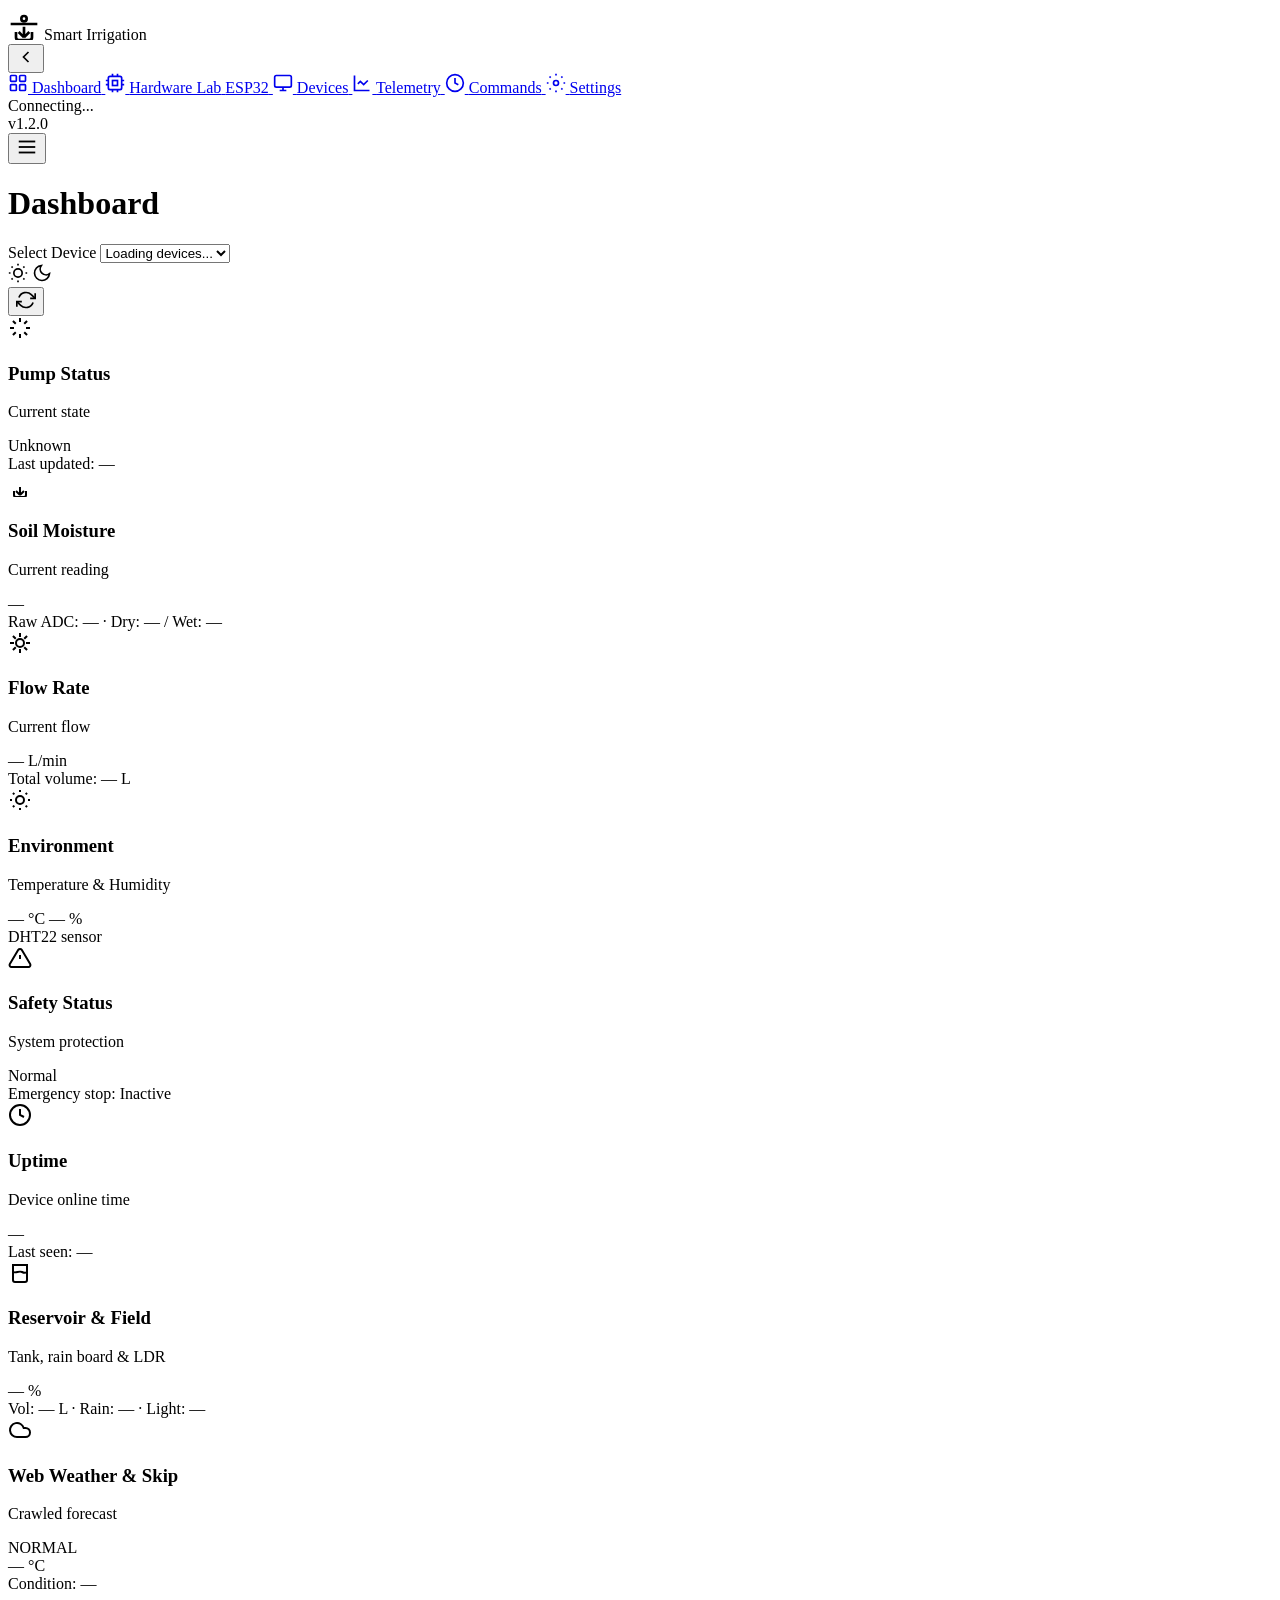
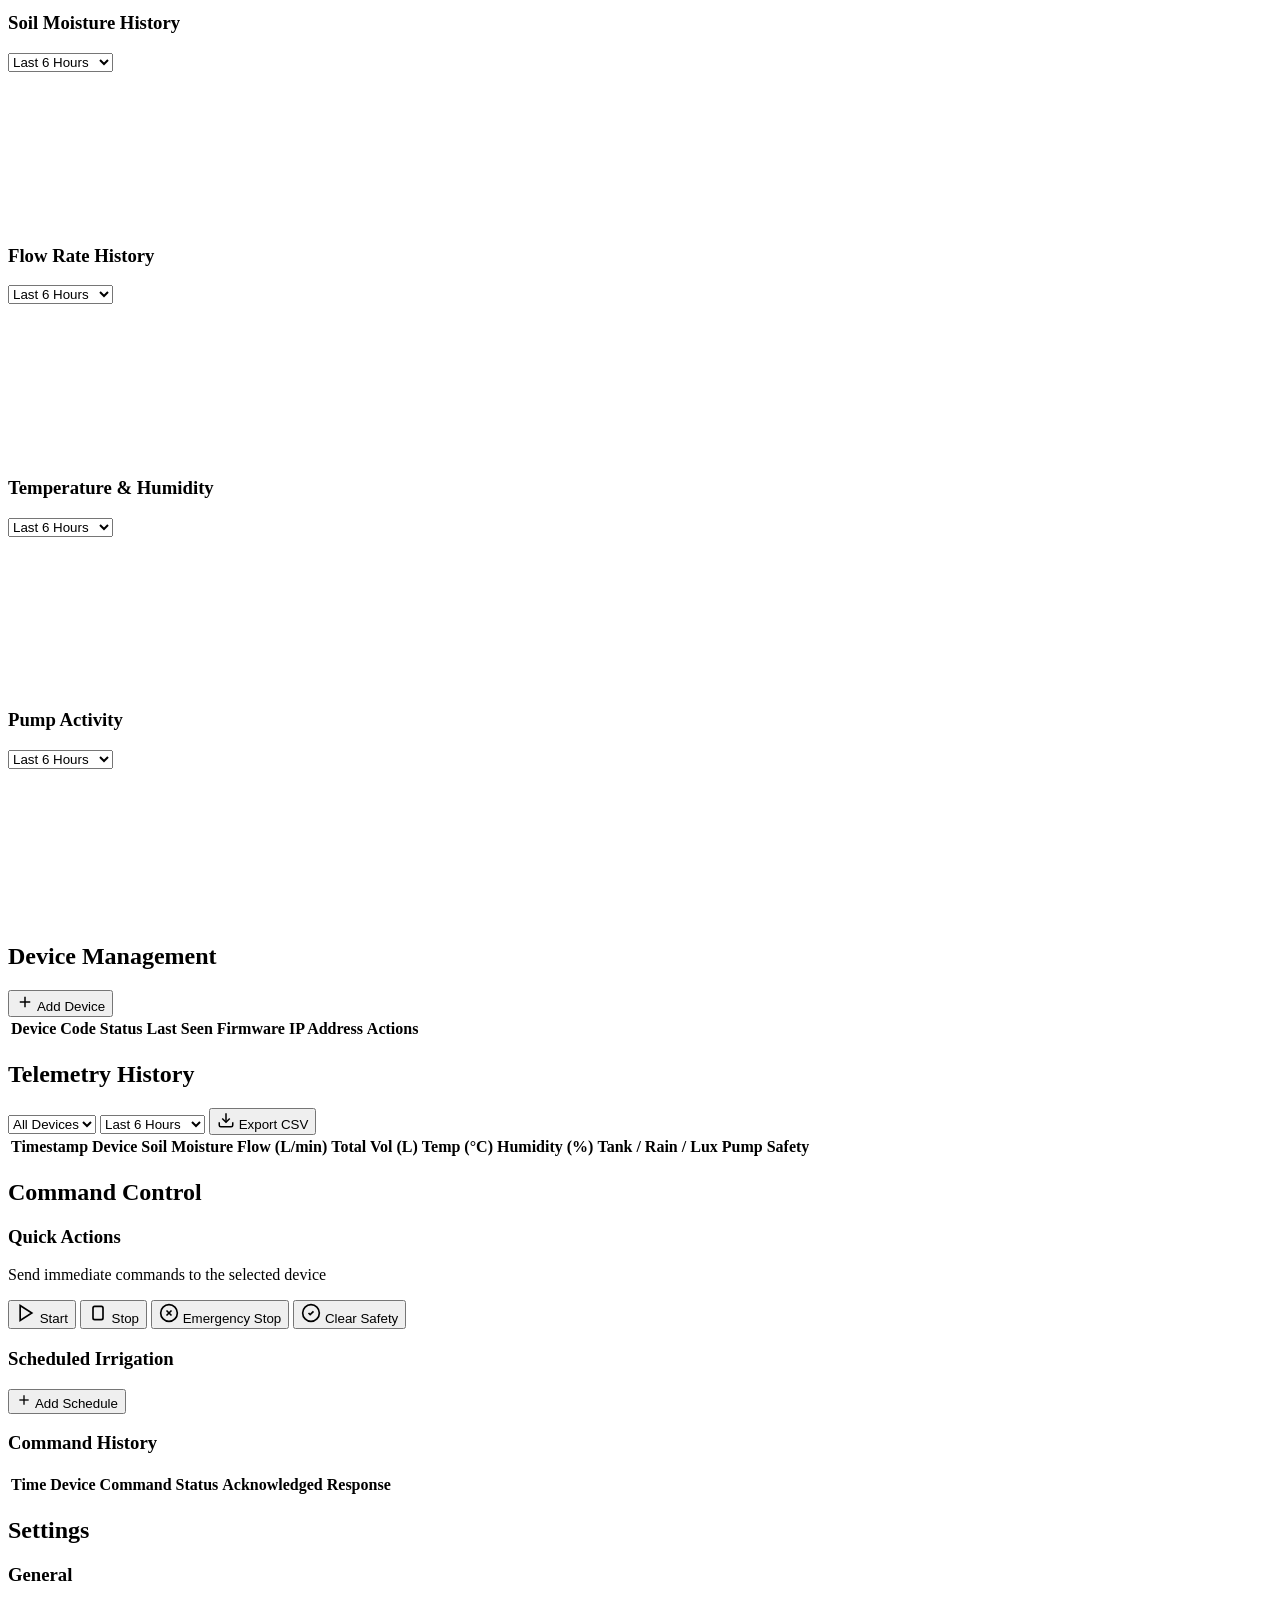
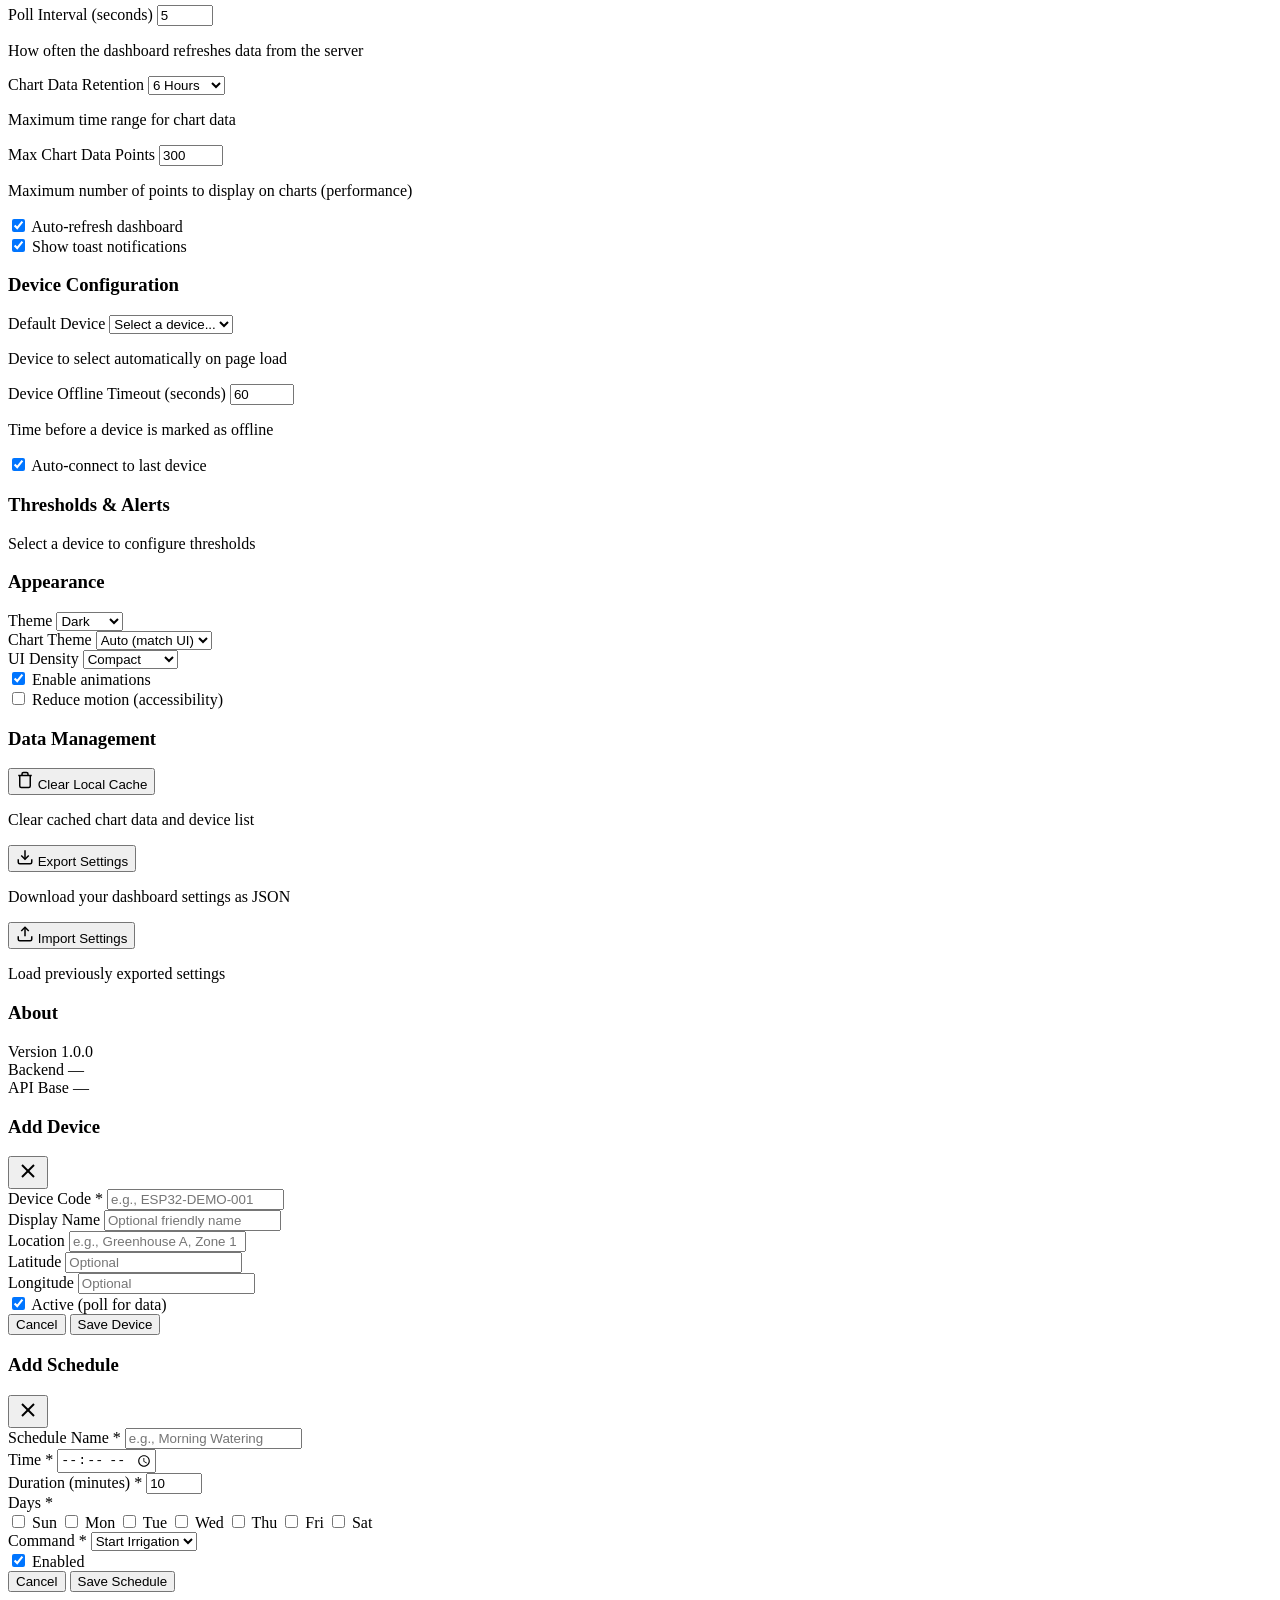
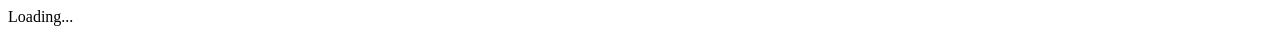
==== frontend/templates/index.html @ 9d810230 "new file:   .playwright-mcp/dashboard-overview.png 	new file:   .playwright-mcp/simulator-workbench." ====
<!DOCTYPE html>
<html lang="en" data-theme="dark">
<head>
    <meta charset="UTF-8">
    <meta name="viewport" content="width=device-width, initial-scale=1.0">
    <meta name="description" content="Smart Irrigation Control Dashboard &amp; ESP32 Hardware Lab">
    <title>Smart Irrigation Dashboard</title>
    <link rel="icon" type="image/svg+xml" href="data:image/svg+xml,%3Csvg xmlns='http://www.w3.org/2000/svg' viewBox='0 0 32 32'%3E%3Crect width='32' height='32' rx='8' fill='%230b131e'/%3E%3Cpath d='M16 5C16 5 8 14.2 8 19.5a8 8 0 0 0 16 0C24 14.2 16 5 16 5z' fill='%2300d4aa'/%3E%3C/svg%3E">
    <link rel="preconnect" href="https://fonts.googleapis.com">
    <link rel="preconnect" href="https://fonts.gstatic.com" crossorigin>
    <link href="https://fonts.googleapis.com/css2?family=JetBrains+Mono:wght@400;500;600&family=Inter:wght@400;500;600;700&display=swap" rel="stylesheet">
    <link rel="stylesheet" href="/static/css/dashboard.css">
    <link rel="stylesheet" href="/static/css/simulator.css">
    <script src="/static/js/vendor/chart.umd.min.js"></script>
    <script src="/static/js/vendor/chartjs-adapter-date-fns.bundle.min.js"></script>
</head>
<body>
    <div class="app-shell">
        <!-- Sidebar Navigation -->
        <aside class="sidebar" id="sidebar" role="navigation" aria-label="Main navigation">
            <div class="sidebar-header">
                <div class="logo">
                    <svg width="32" height="32" viewBox="0 0 24 24" fill="none" stroke="currentColor" stroke-width="2" aria-hidden="true">
                        <path d="M12 22v-8M12 22l-4-4M12 22l4-4M6 18v4a2 2 0 0 0 2 2h8a2 2 0 0 0 2-2v-4M2 12h20"/>
                        <circle cx="12" cy="8" r="2"/>
                    </svg>
                    <span class="logo-text">Smart Irrigation</span>
                </div>
                <button class="sidebar-toggle" id="sidebarToggle" aria-label="Toggle sidebar" aria-expanded="true">
                    <svg width="20" height="20" viewBox="0 0 24 24" fill="none" stroke="currentColor" stroke-width="2">
                        <polyline points="15 18 9 12 15 6"/>
                    </svg>
                </button>
            </div>
            
            <nav class="sidebar-nav">
                <a href="#dashboard" class="nav-item active" data-view="dashboard" aria-current="page">
                    <svg width="20" height="20" viewBox="0 0 24 24" fill="none" stroke="currentColor" stroke-width="2" aria-hidden="true">
                        <rect x="3" y="3" width="7" height="7" rx="1"/>
                        <rect x="14" y="3" width="7" height="7" rx="1"/>
                        <rect x="3" y="14" width="7" height="7" rx="1"/>
                        <rect x="14" y="14" width="7" height="7" rx="1"/>
                    </svg>
                    <span>Dashboard</span>
                </a>
                <a href="#simulator" class="nav-item" data-view="simulator">
                    <svg width="20" height="20" viewBox="0 0 24 24" fill="none" stroke="currentColor" stroke-width="2" aria-hidden="true">
                        <rect x="4" y="4" width="16" height="16" rx="2"/>
                        <rect x="9" y="9" width="6" height="6"/>
                        <path d="M9 1v3M15 1v3M9 20v3M15 20v3M20 9h3M20 14h3M1 9h3M1 14h3"/>
                    </svg>
                    <span>Hardware Lab</span>
                    <span class="nav-pill">ESP32</span>
                </a>
                <a href="#devices" class="nav-item" data-view="devices">
                    <svg width="20" height="20" viewBox="0 0 24 24" fill="none" stroke="currentColor" stroke-width="2" aria-hidden="true">
                        <rect x="2" y="3" width="20" height="14" rx="2"/>
                        <path d="M8 21h8M12 17v4"/>
                    </svg>
                    <span>Devices</span>
                </a>
                <a href="#telemetry" class="nav-item" data-view="telemetry">
                    <svg width="20" height="20" viewBox="0 0 24 24" fill="none" stroke="currentColor" stroke-width="2" aria-hidden="true">
                        <path d="M3 3v18h18"/>
                        <path d="m19 9-5 5-4-4-3 3"/>
                    </svg>
                    <span>Telemetry</span>
                </a>
                <a href="#commands" class="nav-item" data-view="commands">
                    <svg width="20" height="20" viewBox="0 0 24 24" fill="none" stroke="currentColor" stroke-width="2" aria-hidden="true">
                        <circle cx="12" cy="12" r="10"/>
                        <path d="M12 6v6l4 2"/>
                    </svg>
                    <span>Commands</span>
                </a>
                <a href="#settings" class="nav-item" data-view="settings">
                    <svg width="20" height="20" viewBox="0 0 24 24" fill="none" stroke="currentColor" stroke-width="2" aria-hidden="true">
                        <circle cx="12" cy="12" r="3"/>
                        <path d="M12 1v2M12 21v2M4.22 4.22l1.42 1.42M18.36 18.36l1.42 1.42M1 12h2M21 12h2M4.22 19.78l1.42-1.42M18.36 5.64l1.42-1.42"/>
                    </svg>
                    <span>Settings</span>
                </a>
            </nav>
            
            <div class="sidebar-footer">
                <div class="connection-status" id="connectionStatus">
                    <span class="status-indicator" id="statusIndicator"></span>
                    <span class="status-text" id="statusText">Connecting...</span>
                </div>
                <div class="version-info">v1.2.0</div>
            </div>
        </aside>
        <div class="sidebar-overlay" id="sidebarOverlay" aria-hidden="true"></div>

        <!-- Main Content -->
        <main class="main-content" id="mainContent" role="main">
            <!-- Top Bar -->
            <header class="top-bar">
                <div class="top-bar-left">
                    <button class="mobile-menu-btn" id="mobileMenuBtn" aria-label="Open navigation" aria-expanded="false" aria-controls="sidebar">
                        <svg width="22" height="22" viewBox="0 0 24 24" fill="none" stroke="currentColor" stroke-width="2" aria-hidden="true">
                            <line x1="3" y1="6" x2="21" y2="6"/>
                            <line x1="3" y1="12" x2="21" y2="12"/>
                            <line x1="3" y1="18" x2="21" y2="18"/>
                        </svg>
                    </button>
                    <h1 class="page-title" id="pageTitle">Dashboard</h1>
                    <nav class="breadcrumb" id="breadcrumb" aria-label="Breadcrumb"></nav>
                </div>
                <div class="top-bar-right">
                    <div class="device-selector">
                        <label for="deviceSelect" class="visually-hidden">Select Device</label>
                        <select id="deviceSelect" aria-label="Select device">
                            <option value="">Loading devices...</option>
                        </select>
                    </div>
                    <div class="theme-toggle" id="themeToggle" role="button" aria-label="Toggle theme" aria-pressed="false" tabindex="0">
                        <svg class="icon-sun" width="20" height="20" viewBox="0 0 24 24" fill="none" stroke="currentColor" stroke-width="2" aria-hidden="true">
                            <circle cx="12" cy="12" r="5"/>
                            <path d="M12 1v2M12 21v2M4.22 4.22l1.42 1.42M18.36 18.36l1.42 1.42M1 12h2M21 12h2M4.22 19.78l1.42-1.42M18.36 5.64l1.42-1.42"/>
                        </svg>
                        <svg class="icon-moon" width="20" height="20" viewBox="0 0 24 24" fill="none" stroke="currentColor" stroke-width="2" aria-hidden="true">
                            <path d="M21 12.79A9 9 0 1 1 11.21 3 7 7 0 0 0 21 12.79z"/>
                        </svg>
                    </div>
                    <button class="refresh-btn" id="refreshBtn" aria-label="Refresh data">
                        <svg width="20" height="20" viewBox="0 0 24 24" fill="none" stroke="currentColor" stroke-width="2" aria-hidden="true">
                            <path d="M23 4v6h-6"/>
                            <path d="M1 20v-6h6"/>
                            <path d="M3.51 9a9 9 0 0 1 14.85-3.36L23 10M1 14l4.64 4.36A9 9 0 0 0 20.49 15"/>
                        </svg>
                    </button>
                </div>
            </header>

            <!-- View Content -->
            <div class="view-container" id="viewContainer">
                <!-- Dashboard View -->
                <section class="view" id="view-dashboard" role="region" aria-labelledby="dashboard-title">
                    <div class="dashboard-grid">
                        <!-- Status Cards -->
                        <div class="card status-card" id="card-pump">
                            <div class="card-header">
                                <div class="card-icon pump-icon" aria-hidden="true">
                                    <svg width="24" height="24" viewBox="0 0 24 24" fill="none" stroke="currentColor" stroke-width="2">
                                        <path d="M12 2v4M12 18v4M4.93 4.93l2.83 2.83M16.24 16.24l2.83 2.83M2 12h4M18 12h4M4.93 19.07l2.83-2.83M16.24 7.76l2.83-2.83"/>
                                    </svg>
                                </div>
                                <div>
                                    <h3 class="card-title">Pump Status</h3>
                                    <p class="card-subtitle">Current state</p>
                                </div>
                            </div>
                            <div class="card-value" id="pumpStatus">Unknown</div>
                            <div class="card-meta" id="pumpMeta">Last updated: —</div>
                        </div>

                        <div class="card status-card" id="card-soil">
                            <div class="card-header">
                                <div class="card-icon soil-icon" aria-hidden="true">
                                    <svg width="24" height="24" viewBox="0 0 24 24" fill="none" stroke="currentColor" stroke-width="2">
                                        <path d="M12 22v-8M12 22l-4-4M12 22l4-4M6 18v4a2 2 0 0 0 2 2h8a2 2 0 0 0 2-2v-4"/>
                                    </svg>
                                </div>
                                <div>
                                    <h3 class="card-title">Soil Moisture</h3>
                                    <p class="card-subtitle">Current reading</p>
                                </div>
                            </div>
                            <div class="card-value" id="soilValue">—</div>
                            <div class="card-meta">Raw ADC: <span id="rawAdc">—</span><span id="thresholdMeta" class="hidden"> · Dry: <span id="dryThreshold">—</span> / Wet: <span id="wetThreshold">—</span></span></div>
                            <div class="progress-bar" id="soilProgress" role="progressbar" aria-valuenow="0" aria-valuemin="0" aria-valuemax="100" aria-label="Soil moisture percentage">
                                <div class="progress-fill" id="soilProgressFill"></div>
                            </div>
                        </div>

                        <div class="card status-card" id="card-flow">
                            <div class="card-header">
                                <div class="card-icon flow-icon" aria-hidden="true">
                                    <svg width="24" height="24" viewBox="0 0 24 24" fill="none" stroke="currentColor" stroke-width="2">
                                        <path d="M12 2v4M12 18v4M4.93 4.93l2.83 2.83M16.24 16.24l2.83 2.83M2 12h4M18 12h4M4.93 19.07l2.83-2.83M16.24 7.76l2.83-2.83"/>
                                        <circle cx="12" cy="12" r="4"/>
                                    </svg>
                                </div>
                                <div>
                                    <h3 class="card-title">Flow Rate</h3>
                                    <p class="card-subtitle">Current flow</p>
                                </div>
                            </div>
                            <div class="card-value" id="flowValue">— L/min</div>
                            <div class="card-meta" id="flowMeta">Total volume: <span id="totalVolume">—</span> L</div>
                        </div>

                        <div class="card status-card" id="card-env">
                            <div class="card-header">
                                <div class="card-icon env-icon" aria-hidden="true">
                                    <svg width="24" height="24" viewBox="0 0 24 24" fill="none" stroke="currentColor" stroke-width="2">
                                        <path d="M12 2v2M12 20v2M4.93 4.93l1.41 1.41M17.66 17.66l1.41 1.41M2 12h2M20 12h2M6.34 17.66l-1.41 1.41M19.07 4.93l-1.41 1.41"/>
                                        <circle cx="12" cy="12" r="4"/>
                                    </svg>
                                </div>
                                <div>
                                    <h3 class="card-title">Environment</h3>
                                    <p class="card-subtitle">Temperature & Humidity</p>
                                </div>
                            </div>
                            <div class="card-value dual-value">
                                <span id="tempValue">— °C</span>
                                <span id="humidityValue">— %</span>
                            </div>
                            <div class="card-meta" id="envMeta">DHT22 sensor</div>
                        </div>

                        <div class="card status-card" id="card-safety">
                            <div class="card-header">
                                <div class="card-icon safety-icon" aria-hidden="true">
                                    <svg width="24" height="24" viewBox="0 0 24 24" fill="none" stroke="currentColor" stroke-width="2">
                                        <path d="M10.29 3.86L1.82 18a2 2 0 0 0 1.71 3h16.94a2 2 0 0 0 1.71-3L13.71 3.86a2 2 0 0 0-3.42 0z"/>
                                        <line x1="12" y1="9" x2="12" y2="13"/>
                                        <line x1="12" y1="17" x2="12.01" y2="17"/>
                                    </svg>
                                </div>
                                <div>
                                    <h3 class="card-title">Safety Status</h3>
                                    <p class="card-subtitle">System protection</p>
                                </div>
                            </div>
                            <div class="card-value" id="safetyStatus">Normal</div>
                            <div class="card-meta" id="safetyMeta">Emergency stop: <span id="estopState">Inactive</span></div>
                        </div>

                        <div class="card status-card" id="card-uptime">
                            <div class="card-header">
                                <div class="card-icon uptime-icon" aria-hidden="true">
                                    <svg width="24" height="24" viewBox="0 0 24 24" fill="none" stroke="currentColor" stroke-width="2">
                                        <circle cx="12" cy="12" r="10"/>
                                        <polyline points="12 6 12 12 16 14"/>
                                    </svg>
                                </div>
                                <div>
                                    <h3 class="card-title">Uptime</h3>
                                    <p class="card-subtitle">Device online time</p>
                                </div>
                            </div>
                            <div class="card-value" id="uptimeValue">—</div>
                            <div class="card-meta" id="uptimeMeta">Last seen: <span id="lastSeen">—</span></div>
                        </div>

                        <div class="card status-card" id="card-tank">
                            <div class="card-header">
                                <div class="card-icon tank-icon" aria-hidden="true">
                                    <svg width="24" height="24" viewBox="0 0 24 24" fill="none" stroke="currentColor" stroke-width="2">
                                        <path d="M5 4h14v15a2 2 0 0 1-2 2H7a2 2 0 0 1-2-2V4z"/>
                                        <path d="M5 11c3 1.5 6-1.5 9 0s5 0 5 0"/>
                                    </svg>
                                </div>
                                <div>
                                    <h3 class="card-title">Reservoir &amp; Field</h3>
                                    <p class="card-subtitle">Tank, rain board &amp; LDR</p>
                                </div>
                            </div>
                            <div class="card-value" id="tankValue">— %</div>
                            <div class="card-meta" id="tankMeta">
                                Vol: <span id="tankLitresValue">—</span> L · Rain: <span id="rainBoardValue">—</span> · Light: <span id="lightLuxValue">—</span>
                            </div>
                            <div class="progress-bar" id="tankProgress" role="progressbar" aria-valuenow="0" aria-valuemin="0" aria-valuemax="100" aria-label="Water tank level percentage">
                                <div class="progress-fill tank-progress-fill" id="tankProgressFill"></div>
                            </div>
                        </div>

                        <div class="card status-card" id="card-weather">
                            <div class="card-header">
                                <div class="card-icon weather-icon" aria-hidden="true">
                                    <svg width="24" height="24" viewBox="0 0 24 24" fill="none" stroke="currentColor" stroke-width="2">
                                        <path d="M17.5 19H9a7 7 0 1 1 6.71-9h1.79a4.5 4.5 0 1 1 0 9Z"/>
                                    </svg>
                                </div>
                                <div>
                                    <h3 class="card-title">Web Weather &amp; Skip</h3>
                                    <p class="card-subtitle" id="weatherCardLocation">Crawled forecast</p>
                                </div>
                                <span class="weather-pill clear" id="weatherCardPill">NORMAL</span>
                            </div>
                            <div class="card-value" id="weatherCardValue">— °C</div>
                            <div class="card-meta" id="weatherCardMeta">Condition: <span id="weatherCardCond">—</span></div>
                        </div>
                    </div>

                    <!-- Charts Row -->
                    <div class="charts-grid">
                        <div class="card chart-card">
                            <div class="card-header">
                                <h3 class="card-title">Soil Moisture History</h3>
                                <div class="chart-controls">
                                    <select id="soilChartRange" class="chart-range-select" aria-label="Time range">
                                        <option value="1h">Last Hour</option>
                                        <option value="6h" selected>Last 6 Hours</option>
                                        <option value="24h">Last 24 Hours</option>
                                        <option value="7d">Last 7 Days</option>
                                    </select>
                                </div>
                            </div>
                            <div class="chart-wrapper">
                                <canvas id="soilChart" aria-label="Soil moisture over time"></canvas>
                            </div>
                        </div>

                        <div class="card chart-card">
                            <div class="card-header">
                                <h3 class="card-title">Flow Rate History</h3>
                                <div class="chart-controls">
                                    <select id="flowChartRange" class="chart-range-select" aria-label="Time range">
                                        <option value="1h">Last Hour</option>
                                        <option value="6h" selected>Last 6 Hours</option>
                                        <option value="24h">Last 24 Hours</option>
                                        <option value="7d">Last 7 Days</option>
                                    </select>
                                </div>
                            </div>
                            <div class="chart-wrapper">
                                <canvas id="flowChart" aria-label="Flow rate over time"></canvas>
                            </div>
                        </div>

                        <div class="card chart-card">
                            <div class="card-header">
                                <h3 class="card-title">Temperature & Humidity</h3>
                                <div class="chart-controls">
                                    <select id="envChartRange" class="chart-range-select" aria-label="Time range">
                                        <option value="1h">Last Hour</option>
                                        <option value="6h" selected>Last 6 Hours</option>
                                        <option value="24h">Last 24 Hours</option>
                                        <option value="7d">Last 7 Days</option>
                                    </select>
                                </div>
                            </div>
                            <div class="chart-wrapper">
                                <canvas id="envChart" aria-label="Temperature and humidity over time"></canvas>
                            </div>
                        </div>

                        <div class="card chart-card">
                            <div class="card-header">
                                <h3 class="card-title">Pump Activity</h3>
                                <div class="chart-controls">
                                    <select id="pumpChartRange" class="chart-range-select" aria-label="Time range">
                                        <option value="1h">Last Hour</option>
                                        <option value="6h" selected>Last 6 Hours</option>
                                        <option value="24h">Last 24 Hours</option>
                                        <option value="7d">Last 7 Days</option>
                                    </select>
                                </div>
                            </div>
                            <div class="chart-wrapper">
                                <canvas id="pumpChart" aria-label="Pump on/off timeline"></canvas>
                            </div>
                        </div>
                    </div>
                </section>

                <!-- Hardware Simulator Lab View -->
                <section class="view hidden" id="view-simulator" role="region" aria-label="ESP32 Hardware Lab and Weather Workbench">
                    <div id="simulatorWorkbenchRoot"></div>
                </section>

                <!-- Devices View -->
                <section class="view hidden" id="view-devices" role="region" aria-labelledby="devices-title">
                    <div class="view-header">
                        <h2 id="devices-title">Device Management</h2>
                        <button class="btn btn-primary" id="addDeviceBtn">
                            <svg width="18" height="18" viewBox="0 0 24 24" fill="none" stroke="currentColor" stroke-width="2" aria-hidden="true">
                                <line x1="12" y1="5" x2="12" y2="19"/>
                                <line x1="5" y1="12" x2="19" y2="12"/>
                            </svg>
                            Add Device
                        </button>
                    </div>
                    <div class="card">
                        <div class="table-wrapper">
                            <table class="data-table" id="devicesTable" role="grid">
                                <thead>
                                    <tr>
                                        <th scope="col">Device Code</th>
                                        <th scope="col">Status</th>
                                        <th scope="col">Last Seen</th>
                                        <th scope="col">Firmware</th>
                                        <th scope="col">IP Address</th>
                                        <th scope="col">Actions</th>
                                    </tr>
                                </thead>
                                <tbody id="devicesTableBody">
                                    <!-- Populated by JS -->
                                </tbody>
                            </table>
                        </div>
                    </div>
                </section>

                <!-- Telemetry View -->
                <section class="view hidden" id="view-telemetry" role="region" aria-labelledby="telemetry-title">
                    <div class="view-header">
                        <h2 id="telemetry-title">Telemetry History</h2>
                        <div class="view-controls">
                            <select id="telemetryDeviceFilter" class="filter-select" aria-label="Filter by device">
                                <option value="">All Devices</option>
                            </select>
                            <select id="telemetryTimeFilter" class="filter-select" aria-label="Time range">
                                <option value="1h">Last Hour</option>
                                <option value="6h" selected>Last 6 Hours</option>
                                <option value="24h">Last 24 Hours</option>
                                <option value="7d">Last 7 Days</option>
                                <option value="30d">Last 30 Days</option>
                            </select>
                            <button class="btn btn-secondary" id="exportTelemetryBtn">
                                <svg width="18" height="18" viewBox="0 0 24 24" fill="none" stroke="currentColor" stroke-width="2" aria-hidden="true">
                                    <path d="M21 15v4a2 2 0 0 1-2 2H5a2 2 0 0 1-2-2v-4"/>
                                    <polyline points="7 10 12 15 17 10"/>
                                    <line x1="12" y1="15" x2="12" y2="3"/>
                                </svg>
                                Export CSV
                            </button>
                        </div>
                    </div>
                    <div class="card">
                        <div class="table-wrapper">
                            <table class="data-table" id="telemetryTable" role="grid">
                                <thead>
                                    <tr>
                                        <th scope="col">Timestamp</th>
                                        <th scope="col">Device</th>
                                        <th scope="col">Soil Moisture</th>
                                        <th scope="col">Flow (L/min)</th>
                                        <th scope="col">Total Vol (L)</th>
                                        <th scope="col">Temp (°C)</th>
                                        <th scope="col">Humidity (%)</th>
                                        <th scope="col">Tank / Rain / Lux</th>
                                        <th scope="col">Pump</th>
                                        <th scope="col">Safety</th>
                                    </tr>
                                </thead>
                                <tbody id="telemetryTableBody">
                                    <!-- Populated by JS -->
                                </tbody>
                            </table>
                        </div>
                        <div class="pagination" id="telemetryPagination" aria-label="Telemetry pagination">
                            <!-- Populated by JS -->
                        </div>
                    </div>
                </section>

                <!-- Commands View -->
                <section class="view hidden" id="view-commands" role="region" aria-labelledby="commands-title">
                    <div class="view-header">
                        <h2 id="commands-title">Command Control</h2>
                    </div>
                    
                    <div class="commands-grid">
                        <!-- Quick Actions -->
                        <div class="card commands-card">
                            <h3 class="card-title">Quick Actions</h3>
                            <p class="card-subtitle">Send immediate commands to the selected device</p>
                            <div class="command-buttons" id="commandButtons">
                                <button class="btn btn-success cmd-btn" data-command="start" aria-label="Start irrigation">
                                    <svg width="20" height="20" viewBox="0 0 24 24" fill="none" stroke="currentColor" stroke-width="2" aria-hidden="true">
                                        <polygon points="5 3 19 12 5 21 5 3"/>
                                    </svg>
                                    <span>Start</span>
                                </button>
                                <button class="btn btn-warning cmd-btn" data-command="stop" aria-label="Stop irrigation">
                                    <svg width="20" height="20" viewBox="0 0 24 24" fill="none" stroke="currentColor" stroke-width="2" aria-hidden="true">
                                        <rect x="6" y="4" width="12" height="16" rx="2"/>
                                    </svg>
                                    <span>Stop</span>
                                </button>
                                <button class="btn btn-danger cmd-btn" data-command="emergency_stop" aria-label="Emergency stop">
                                    <svg width="20" height="20" viewBox="0 0 24 24" fill="none" stroke="currentColor" stroke-width="2" aria-hidden="true">
                                        <circle cx="12" cy="12" r="10"/>
                                        <line x1="15" y1="9" x2="9" y2="15"/>
                                        <line x1="9" y1="9" x2="15" y2="15"/>
                                    </svg>
                                    <span>Emergency Stop</span>
                                </button>
                                <button class="btn btn-info cmd-btn" data-command="clear_safety" aria-label="Clear safety lock">
                                    <svg width="20" height="20" viewBox="0 0 24 24" fill="none" stroke="currentColor" stroke-width="2" aria-hidden="true">
                                        <path d="M9 12l2 2 4-4"/>
                                        <circle cx="12" cy="12" r="10"/>
                                    </svg>
                                    <span>Clear Safety</span>
                                </button>
                            </div>
                        </div>

                        <!-- Scheduled Commands -->
                        <div class="card commands-card">
                            <div class="card-header">
                                <h3 class="card-title">Scheduled Irrigation</h3>
                                <button class="btn btn-sm btn-primary" id="addScheduleBtn">
                                    <svg width="16" height="16" viewBox="0 0 24 24" fill="none" stroke="currentColor" stroke-width="2" aria-hidden="true">
                                        <line x1="12" y1="5" x2="12" y2="19"/>
                                        <line x1="5" y1="12" x2="19" y2="12"/>
                                    </svg>
                                    Add Schedule
                                </button>
                            </div>
                            <div class="schedule-list" id="scheduleList">
                                <!-- Populated by JS -->
                            </div>
                        </div>

                        <!-- Command History -->
                        <div class="card commands-card full-width">
                            <h3 class="card-title">Command History</h3>
                            <div class="table-wrapper">
                                <table class="data-table" id="commandHistoryTable" role="grid">
                                    <thead>
                                        <tr>
                                            <th scope="col">Time</th>
                                            <th scope="col">Device</th>
                                            <th scope="col">Command</th>
                                            <th scope="col">Status</th>
                                            <th scope="col">Acknowledged</th>
                                            <th scope="col">Response</th>
                                        </tr>
                                    </thead>
                                    <tbody id="commandHistoryBody">
                                        <!-- Populated by JS -->
                                    </tbody>
                                </table>
                            </div>
                        </div>
                    </div>
                </section>

                <!-- Settings View -->
                <section class="view hidden" id="view-settings" role="region" aria-labelledby="settings-title">
                    <div class="view-header">
                        <h2 id="settings-title">Settings</h2>
                    </div>
                    
                    <div class="settings-grid">
                        <!-- General Settings -->
                        <div class="card settings-card">
                            <h3 class="card-title">General</h3>
                            <div class="setting-group">
                                <label for="pollInterval" class="setting-label">Poll Interval (seconds)</label>
                                <input type="number" id="pollInterval" class="setting-input" min="1" max="300" value="5">
                                <p class="setting-help">How often the dashboard refreshes data from the server</p>
                            </div>
                            <div class="setting-group">
                                <label for="chartRetention" class="setting-label">Chart Data Retention</label>
                                <select id="chartRetention" class="setting-select">
                                    <option value="1h">1 Hour</option>
                                    <option value="6h" selected>6 Hours</option>
                                    <option value="24h">24 Hours</option>
                                    <option value="7d">7 Days</option>
                                </select>
                                <p class="setting-help">Maximum time range for chart data</p>
                            </div>
                            <div class="setting-group">
                                <label for="maxDataPoints" class="setting-label">Max Chart Data Points</label>
                                <input type="number" id="maxDataPoints" class="setting-input" min="50" max="5000" value="300">
                                <p class="setting-help">Maximum number of points to display on charts (performance)</p>
                            </div>
                            <div class="setting-group">
                                <label class="setting-label checkbox-label">
                                    <input type="checkbox" id="autoRefresh" class="setting-checkbox" checked>
                                    <span class="checkmark"></span>
                                    Auto-refresh dashboard
                                </label>
                            </div>
                            <div class="setting-group">
                                <label class="setting-label checkbox-label">
                                    <input type="checkbox" id="showNotifications" class="setting-checkbox" checked>
                                    <span class="checkmark"></span>
                                    Show toast notifications
                                </label>
                            </div>
                        </div>

                        <!-- Device Settings -->
                        <div class="card settings-card">
                            <h3 class="card-title">Device Configuration</h3>
                            <div class="setting-group">
                                <label for="defaultDevice" class="setting-label">Default Device</label>
                                <select id="defaultDevice" class="setting-select" aria-label="Default device">
                                    <option value="">Select a device...</option>
                                </select>
                                <p class="setting-help">Device to select automatically on page load</p>
                            </div>
                            <div class="setting-group">
                                <label for="deviceTimeout" class="setting-label">Device Offline Timeout (seconds)</label>
                                <input type="number" id="deviceTimeout" class="setting-input" min="10" max="3600" value="60">
                                <p class="setting-help">Time before a device is marked as offline</p>
                            </div>
                            <div class="setting-group">
                                <label class="setting-label checkbox-label">
                                    <input type="checkbox" id="autoConnect" class="setting-checkbox" checked>
                                    <span class="checkmark"></span>
                                    Auto-connect to last device
                                </label>
                            </div>
                        </div>

                        <!-- Thresholds & Alerts -->
                        <div class="card settings-card">
                            <h3 class="card-title">Thresholds & Alerts</h3>
                            <div class="threshold-editor" id="thresholdEditor">
                                <!-- Populated by JS based on selected device -->
                                <p class="setting-help">Select a device to configure thresholds</p>
                            </div>
                        </div>

                        <!-- Appearance -->
                        <div class="card settings-card">
                            <h3 class="card-title">Appearance</h3>
                            <div class="setting-group">
                                <label for="themeSelect" class="setting-label">Theme</label>
                                <select id="themeSelect" class="setting-select">
                                    <option value="dark">Dark</option>
                                    <option value="light">Light</option>
                                    <option value="system">System</option>
                                </select>
                            </div>
                            <div class="setting-group">
                                <label for="chartTheme" class="setting-label">Chart Theme</label>
                                <select id="chartTheme" class="setting-select">
                                    <option value="auto">Auto (match UI)</option>
                                    <option value="dark">Dark</option>
                                    <option value="light">Light</option>
                                </select>
                            </div>
                            <div class="setting-group">
                                <label for="density" class="setting-label">UI Density</label>
                                <select id="density" class="setting-select">
                                    <option value="comfortable">Comfortable</option>
                                    <option value="compact" selected>Compact</option>
                                    <option value="spacious">Spacious</option>
                                </select>
                            </div>
                            <div class="setting-group">
                                <label class="setting-label checkbox-label">
                                    <input type="checkbox" id="animations" class="setting-checkbox" checked>
                                    <span class="checkmark"></span>
                                    Enable animations
                                </label>
                            </div>
                            <div class="setting-group">
                                <label class="setting-label checkbox-label">
                                    <input type="checkbox" id="reducedMotion" class="setting-checkbox">
                                    <span class="checkmark"></span>
                                    Reduce motion (accessibility)
                                </label>
                            </div>
                        </div>

                        <!-- Data Management -->
                        <div class="card settings-card">
                            <h3 class="card-title">Data Management</h3>
                            <div class="setting-group">
                                <label class="setting-label">
                                    <button class="btn btn-secondary" id="clearCacheBtn">
                                        <svg width="18" height="18" viewBox="0 0 24 24" fill="none" stroke="currentColor" stroke-width="2" aria-hidden="true">
                                            <polyline points="3 6 5 6 21 6"/>
                                            <path d="M19 6v14a2 2 0 0 1-2 2H7a2 2 0 0 1-2-2V6m3 0V4a2 2 0 0 1 2-2h4a2 2 0 0 1 2 2v2"/>
                                        </svg>
                                        Clear Local Cache
                                    </button>
                                </label>
                                <p class="setting-help">Clear cached chart data and device list</p>
                            </div>
                            <div class="setting-group">
                                <label class="setting-label">
                                    <button class="btn btn-secondary" id="exportSettingsBtn">
                                        <svg width="18" height="18" viewBox="0 0 24 24" fill="none" stroke="currentColor" stroke-width="2" aria-hidden="true">
                                            <path d="M21 15v4a2 2 0 0 1-2 2H5a2 2 0 0 1-2-2v-4"/>
                                            <polyline points="7 10 12 15 17 10"/>
                                            <line x1="12" y1="15" x2="12" y2="3"/>
                                        </svg>
                                        Export Settings
                                    </button>
                                </label>
                                <p class="setting-help">Download your dashboard settings as JSON</p>
                            </div>
                            <div class="setting-group">
                                <label class="setting-label">
                                    <input type="file" id="importSettingsFile" accept=".json" hidden>
                                    <button class="btn btn-secondary" id="importSettingsBtn">
                                        <svg width="18" height="18" viewBox="0 0 24 24" fill="none" stroke="currentColor" stroke-width="2" aria-hidden="true">
                                            <path d="M21 15v4a2 2 0 0 1-2 2H5a2 2 0 0 1-2-2v-4"/>
                                            <polyline points="17 8 12 3 7 8"/>
                                            <line x1="12" y1="3" x2="12" y2="15"/>
                                        </svg>
                                        Import Settings
                                    </button>
                                </label>
                                <p class="setting-help">Load previously exported settings</p>
                            </div>
                        </div>

                        <!-- About -->
                        <div class="card settings-card">
                            <h3 class="card-title">About</h3>
                            <div class="about-info">
                                <div class="about-item">
                                    <span class="about-label">Version</span>
                                    <span class="about-value" id="appVersion">1.0.0</span>
                                </div>
                                <div class="about-item">
                                    <span class="about-label">Backend</span>
                                    <span class="about-value" id="backendVersion">—</span>
                                </div>
                                <div class="about-item">
                                    <span class="about-label">API Base</span>
                                    <span class="about-value" id="apiBase">—</span>
                                </div>
                            </div>
                        </div>
                    </div>
                </section>
            </div>
        </main>
    </div>

    <!-- Modals -->
    <div class="modal-overlay hidden" id="deviceModal" role="dialog" aria-modal="true" aria-labelledby="deviceModalTitle">
        <div class="modal">
            <div class="modal-header">
                <h3 id="deviceModalTitle">Add Device</h3>
                <button class="modal-close" id="deviceModalClose" aria-label="Close modal">
                    <svg width="24" height="24" viewBox="0 0 24 24" fill="none" stroke="currentColor" stroke-width="2">
                        <line x1="18" y1="6" x2="6" y2="18"/>
                        <line x1="6" y1="6" x2="18" y2="18"/>
                    </svg>
                </button>
            </div>
            <form class="modal-body" id="deviceForm">
                <div class="form-group">
                    <label for="deviceCode" class="form-label">Device Code *</label>
                    <input type="text" id="deviceCode" class="form-input" required placeholder="e.g., ESP32-DEMO-001">
                </div>
                <div class="form-group">
                    <label for="deviceName" class="form-label">Display Name</label>
                    <input type="text" id="deviceName" class="form-input" placeholder="Optional friendly name">
                </div>
                <div class="form-group">
                    <label for="deviceLocation" class="form-label">Location</label>
                    <input type="text" id="deviceLocation" class="form-input" placeholder="e.g., Greenhouse A, Zone 1">
                </div>
                <div class="form-row">
                    <div class="form-group">
                        <label for="deviceLat" class="form-label">Latitude</label>
                        <input type="number" id="deviceLat" class="form-input" step="any" placeholder="Optional">
                    </div>
                    <div class="form-group">
                        <label for="deviceLon" class="form-label">Longitude</label>
                        <input type="number" id="deviceLon" class="form-input" step="any" placeholder="Optional">
                    </div>
                </div>
                <div class="form-group">
                    <label class="form-label checkbox-label">
                        <input type="checkbox" id="deviceActive" class="setting-checkbox" checked>
                        <span class="checkmark"></span>
                        Active (poll for data)
                    </label>
                </div>
            </form>
            <div class="modal-footer">
                <button class="btn btn-secondary" id="deviceModalCancel">Cancel</button>
                <button class="btn btn-primary" id="deviceModalSave" type="submit" form="deviceForm">Save Device</button>
            </div>
        </div>
    </div>

    <div class="modal-overlay hidden" id="scheduleModal" role="dialog" aria-modal="true" aria-labelledby="scheduleModalTitle">
        <div class="modal">
            <div class="modal-header">
                <h3 id="scheduleModalTitle">Add Schedule</h3>
                <button class="modal-close" id="scheduleModalClose" aria-label="Close modal">
                    <svg width="24" height="24" viewBox="0 0 24 24" fill="none" stroke="currentColor" stroke-width="2">
                        <line x1="18" y1="6" x2="6" y2="18"/>
                        <line x1="6" y1="6" x2="18" y2="18"/>
                    </svg>
                </button>
            </div>
            <form class="modal-body" id="scheduleForm">
                <div class="form-group">
                    <label for="scheduleName" class="form-label">Schedule Name *</label>
                    <input type="text" id="scheduleName" class="form-input" required placeholder="e.g., Morning Watering">
                </div>
                <div class="form-row">
                    <div class="form-group">
                        <label for="scheduleTime" class="form-label">Time *</label>
                        <input type="time" id="scheduleTime" class="form-input" required>
                    </div>
                    <div class="form-group">
                        <label for="scheduleDuration" class="form-label">Duration (minutes) *</label>
                        <input type="number" id="scheduleDuration" class="form-input" min="1" max="480" value="10" required>
                    </div>
                </div>
                <div class="form-group">
                    <label for="scheduleDays" class="form-label">Days *</label>
                    <div class="day-checkboxes" id="dayCheckboxes">
                        <label class="day-checkbox"><input type="checkbox" value="0"> Sun</label>
                        <label class="day-checkbox"><input type="checkbox" value="1"> Mon</label>
                        <label class="day-checkbox"><input type="checkbox" value="2"> Tue</label>
                        <label class="day-checkbox"><input type="checkbox" value="3"> Wed</label>
                        <label class="day-checkbox"><input type="checkbox" value="4"> Thu</label>
                        <label class="day-checkbox"><input type="checkbox" value="5"> Fri</label>
                        <label class="day-checkbox"><input type="checkbox" value="6"> Sat</label>
                    </div>
                </div>
                <div class="form-group">
                    <label for="scheduleCommand" class="form-label">Command *</label>
                    <select id="scheduleCommand" class="form-select" required>
                        <option value="start">Start Irrigation</option>
                    </select>
                </div>
                <div class="form-group">
                    <label class="form-label checkbox-label">
                        <input type="checkbox" id="scheduleEnabled" class="setting-checkbox" checked>
                        <span class="checkmark"></span>
                        Enabled
                    </label>
                </div>
            </form>
            <div class="modal-footer">
                <button class="btn btn-secondary" id="scheduleModalCancel">Cancel</button>
                <button class="btn btn-primary" id="scheduleModalSave" type="submit" form="scheduleForm">Save Schedule</button>
            </div>
        </div>
    </div>

    <!-- Toast Container -->
    <div class="toast-container" id="toastContainer" aria-live="polite" aria-label="Notifications"></div>

    <!-- Loading Overlay -->
    <div class="loading-overlay hidden" id="loadingOverlay" role="status" aria-label="Loading">
        <div class="spinner"></div>
        <p>Loading...</p>
    </div>

    <script type="module" src="/static/js/dashboard.js"></script>
</body>
</html>
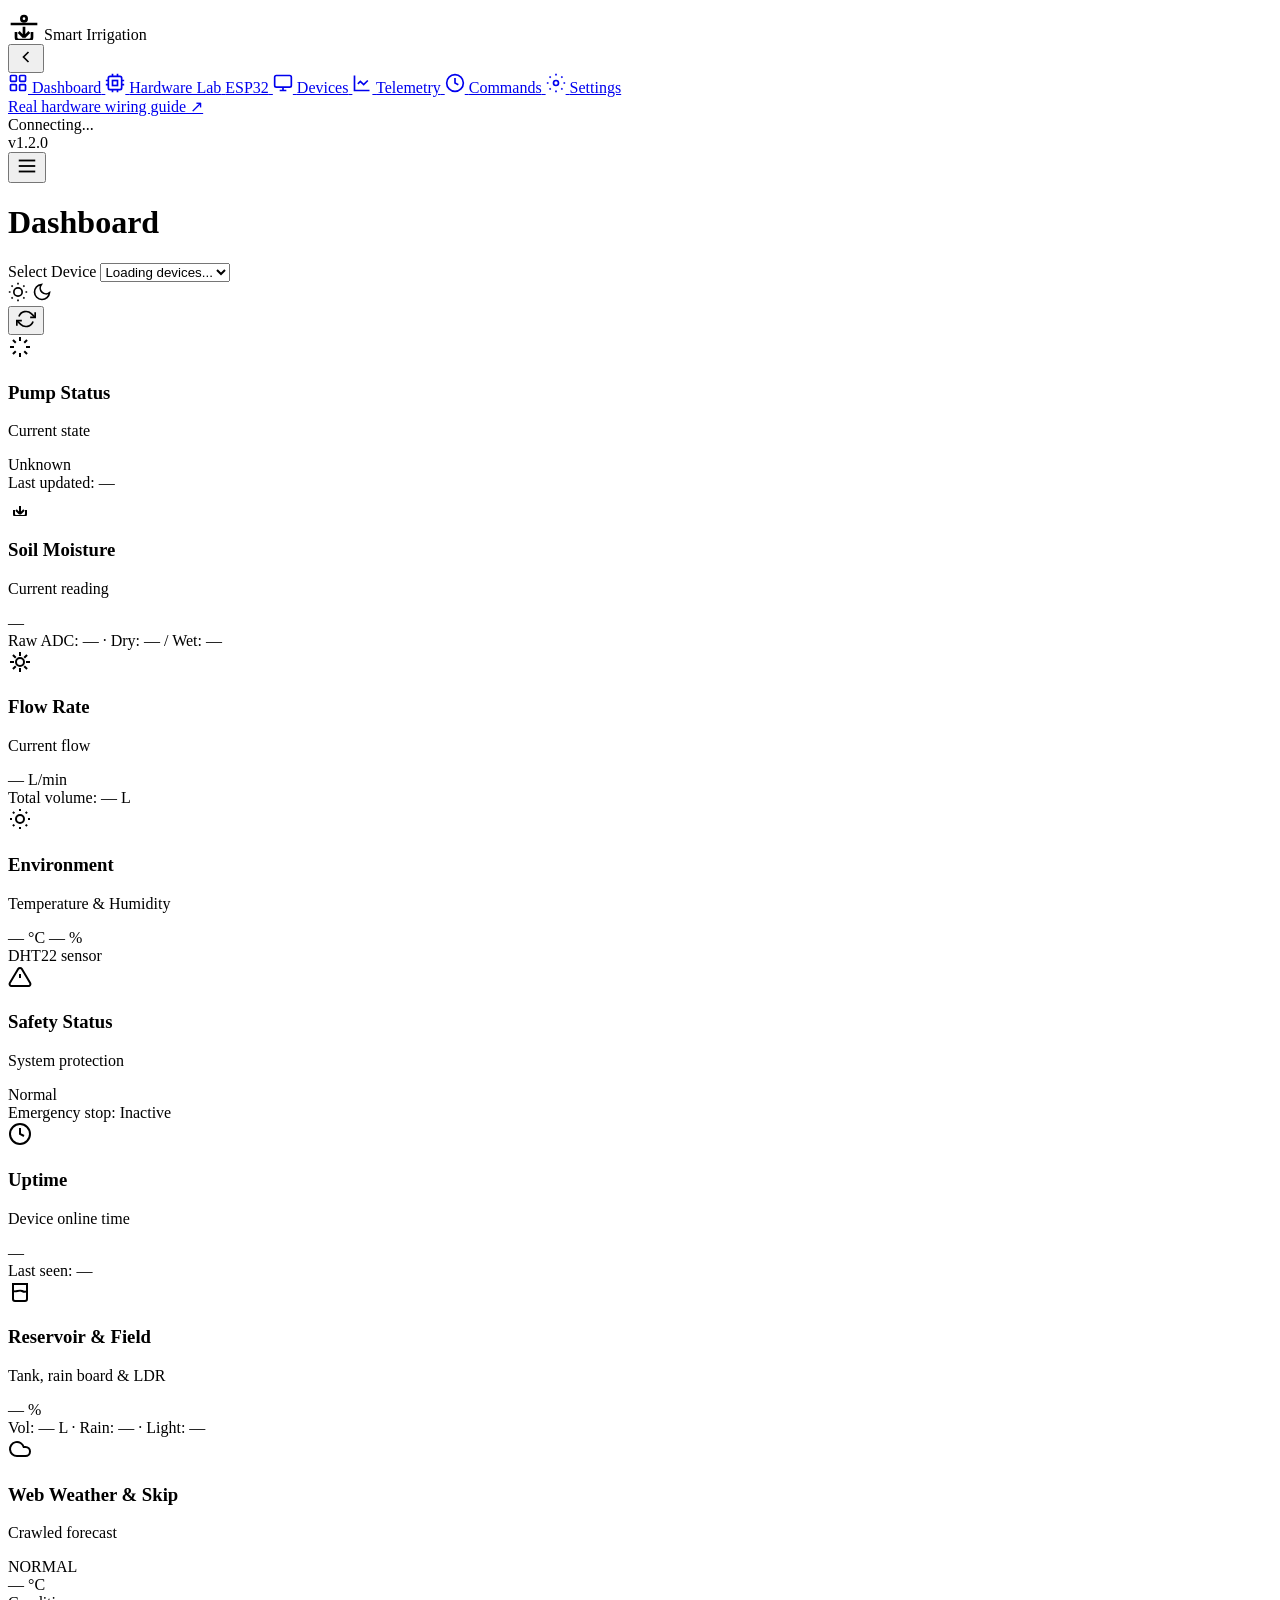
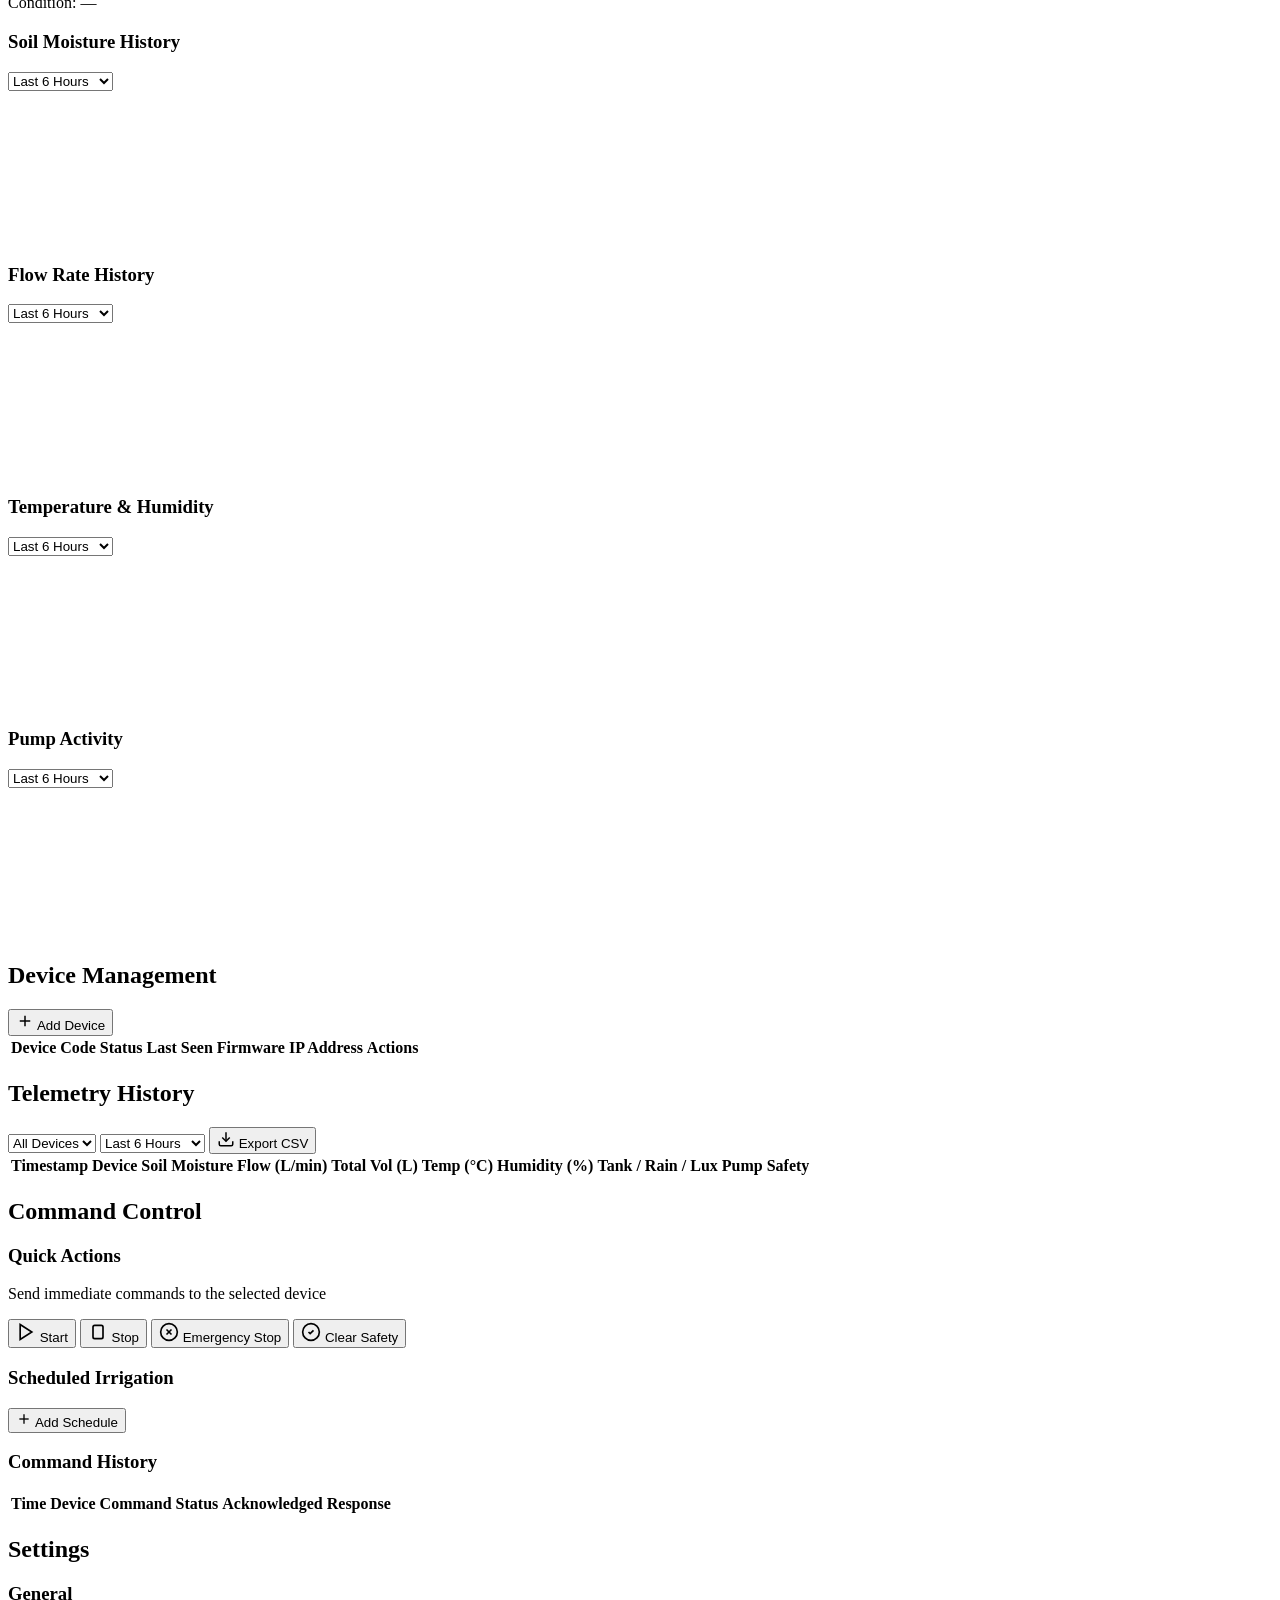
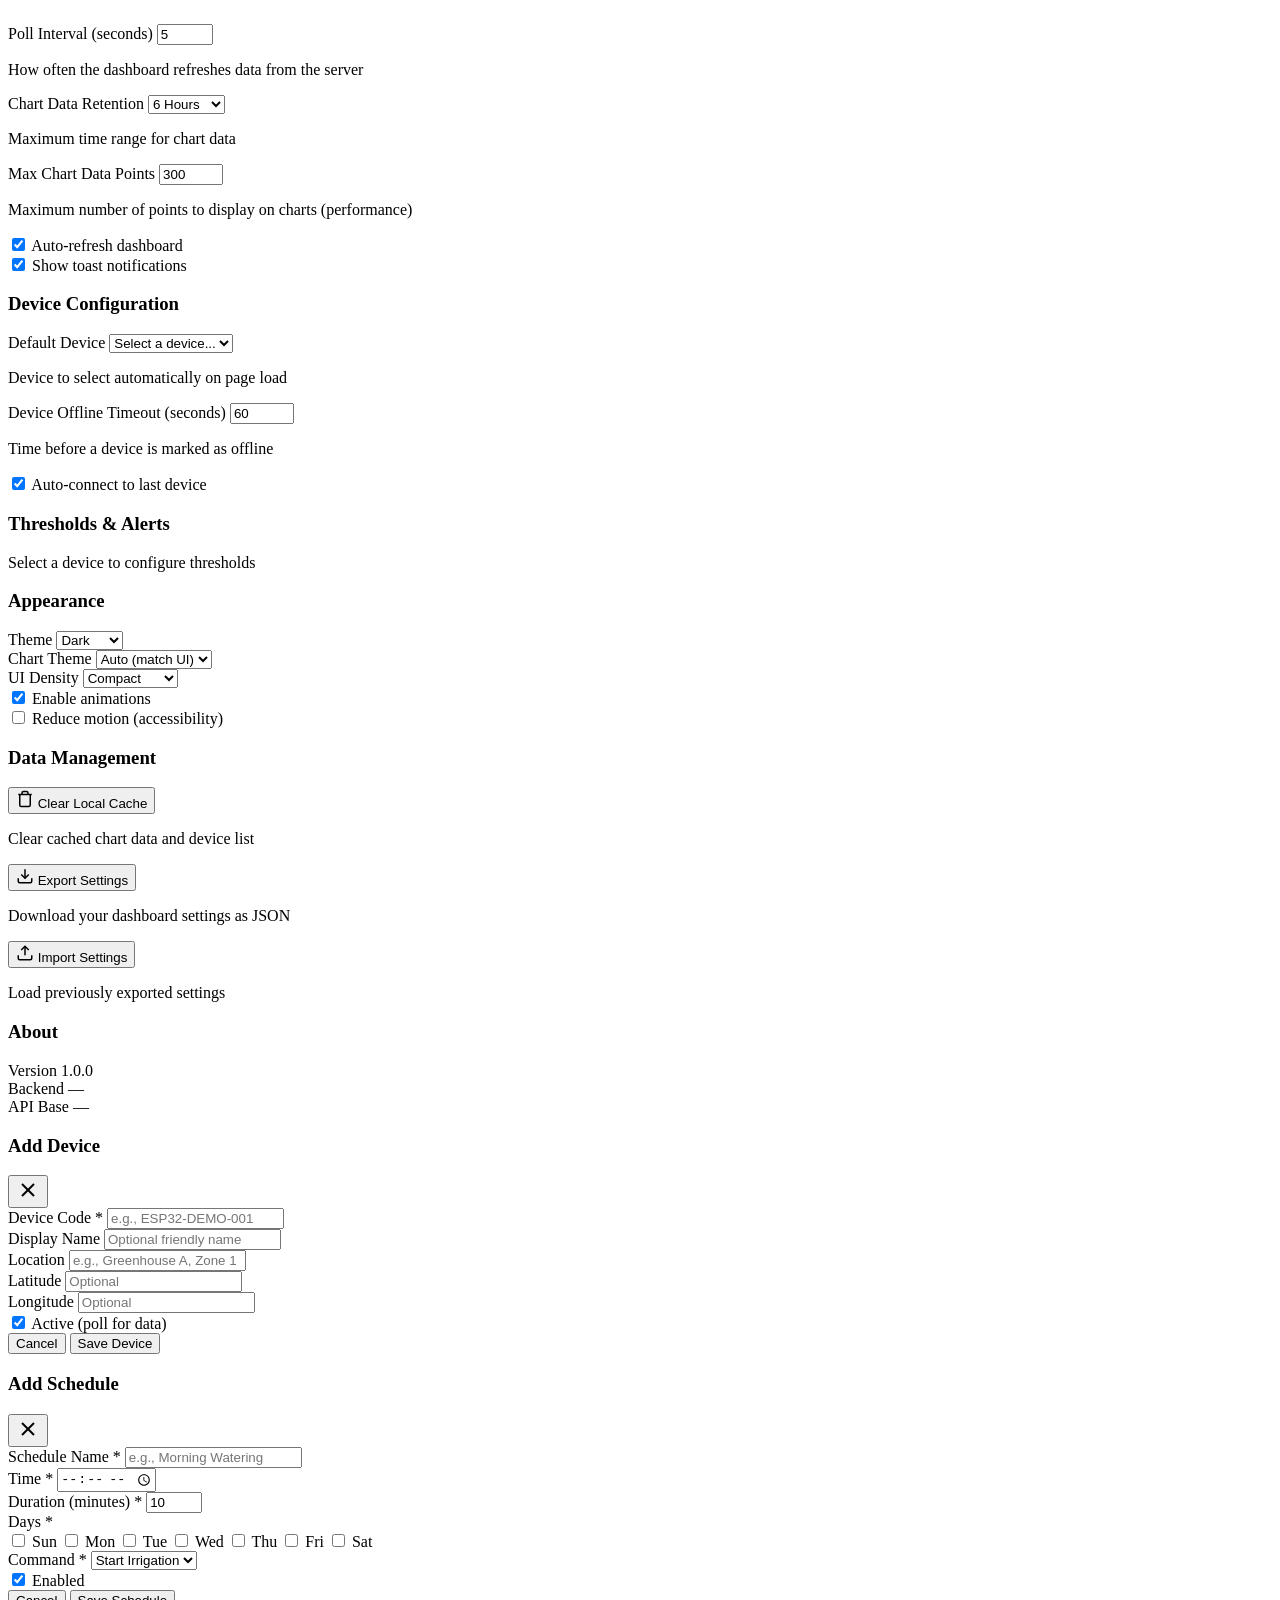
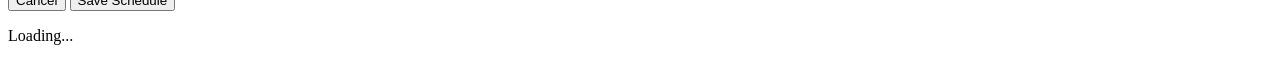
==== commit 3bea77c0: "docs(hardware): wire-by-wire HTML guide for the real sensor set (3–6 V pump) Adds offline frontend/s" ====
--- a/frontend/templates/index.html
+++ b/frontend/templates/index.html
@@ -83,6 +83,9 @@
             </nav>
             
             <div class="sidebar-footer">
+                <a href="/static/wiring.html" class="connection-status">
+                    <span>Real hardware wiring guide ↗</span>
+                </a>
                 <div class="connection-status" id="connectionStatus">
                     <span class="status-indicator" id="statusIndicator"></span>
                     <span class="status-text" id="statusText">Connecting...</span>
@@ -842,4 +845,4 @@
 
     <script type="module" src="/static/js/dashboard.js"></script>
 </body>
-</html>+</html>
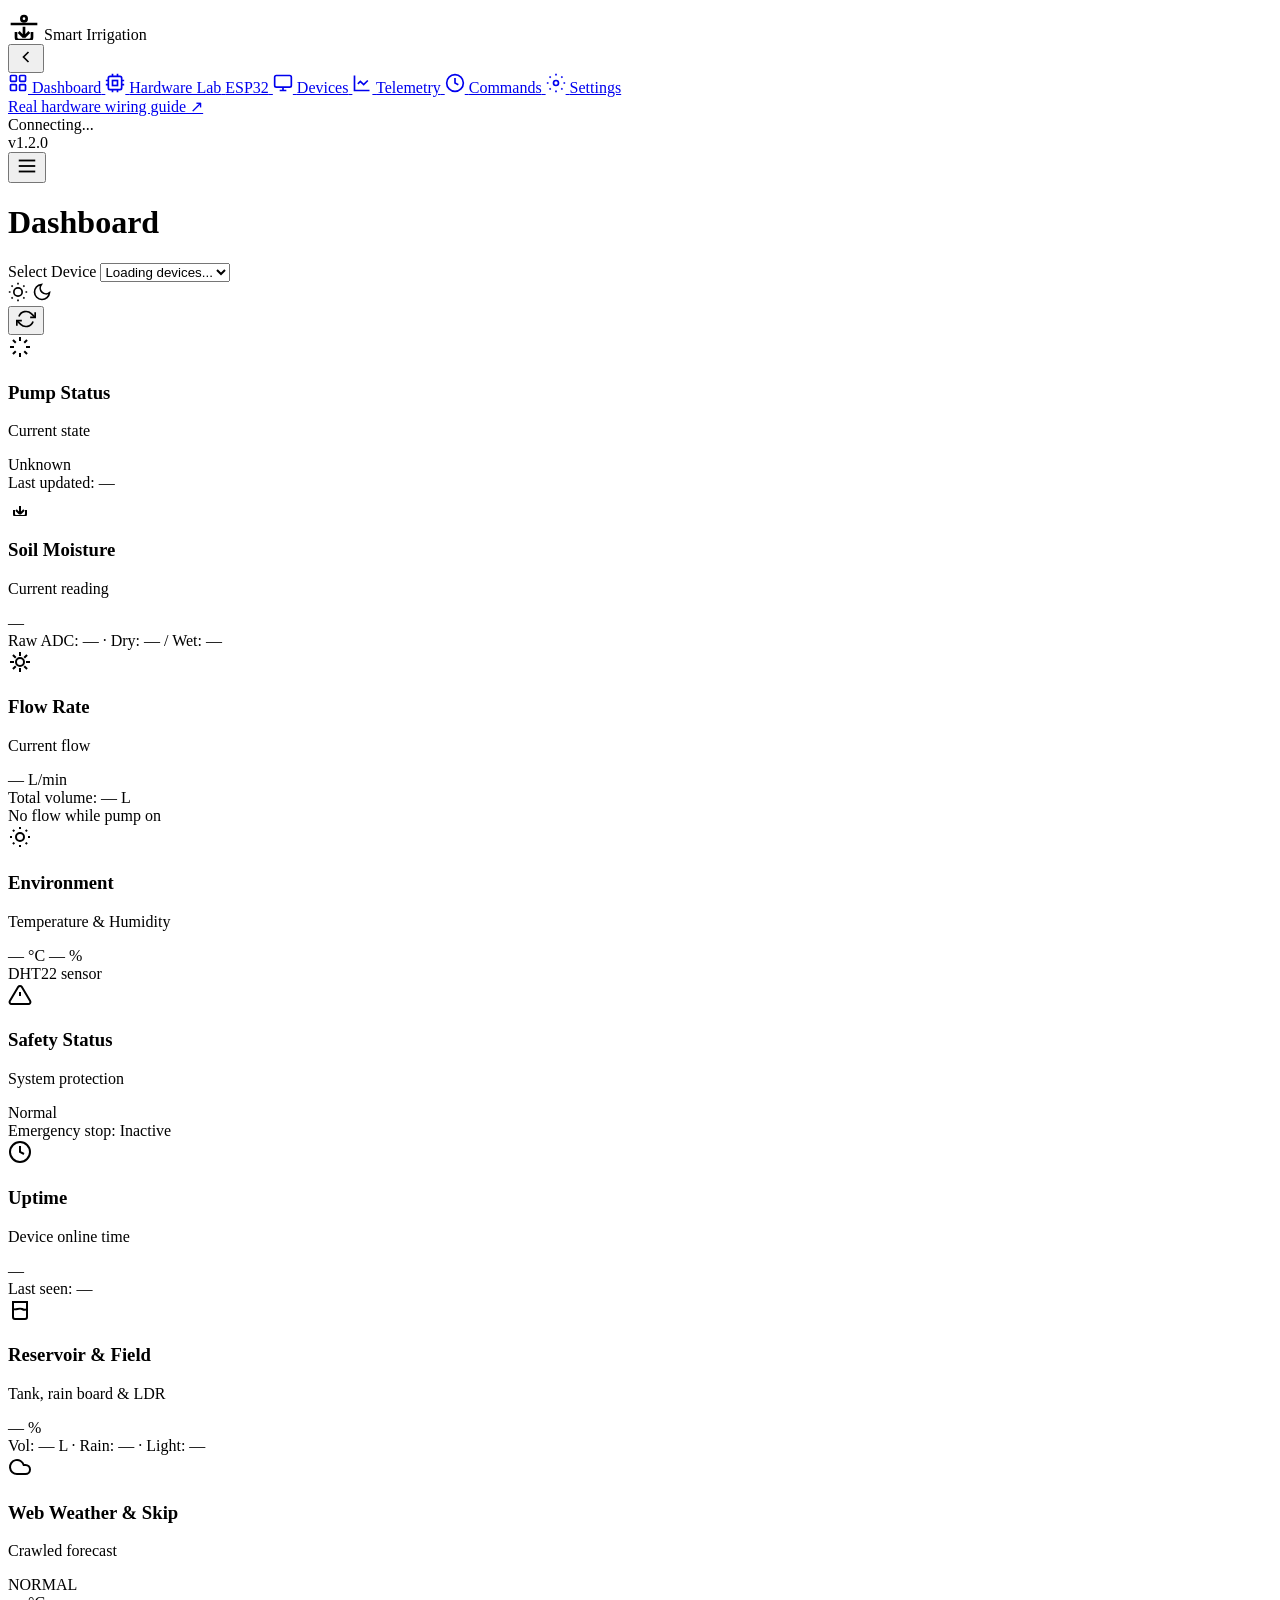
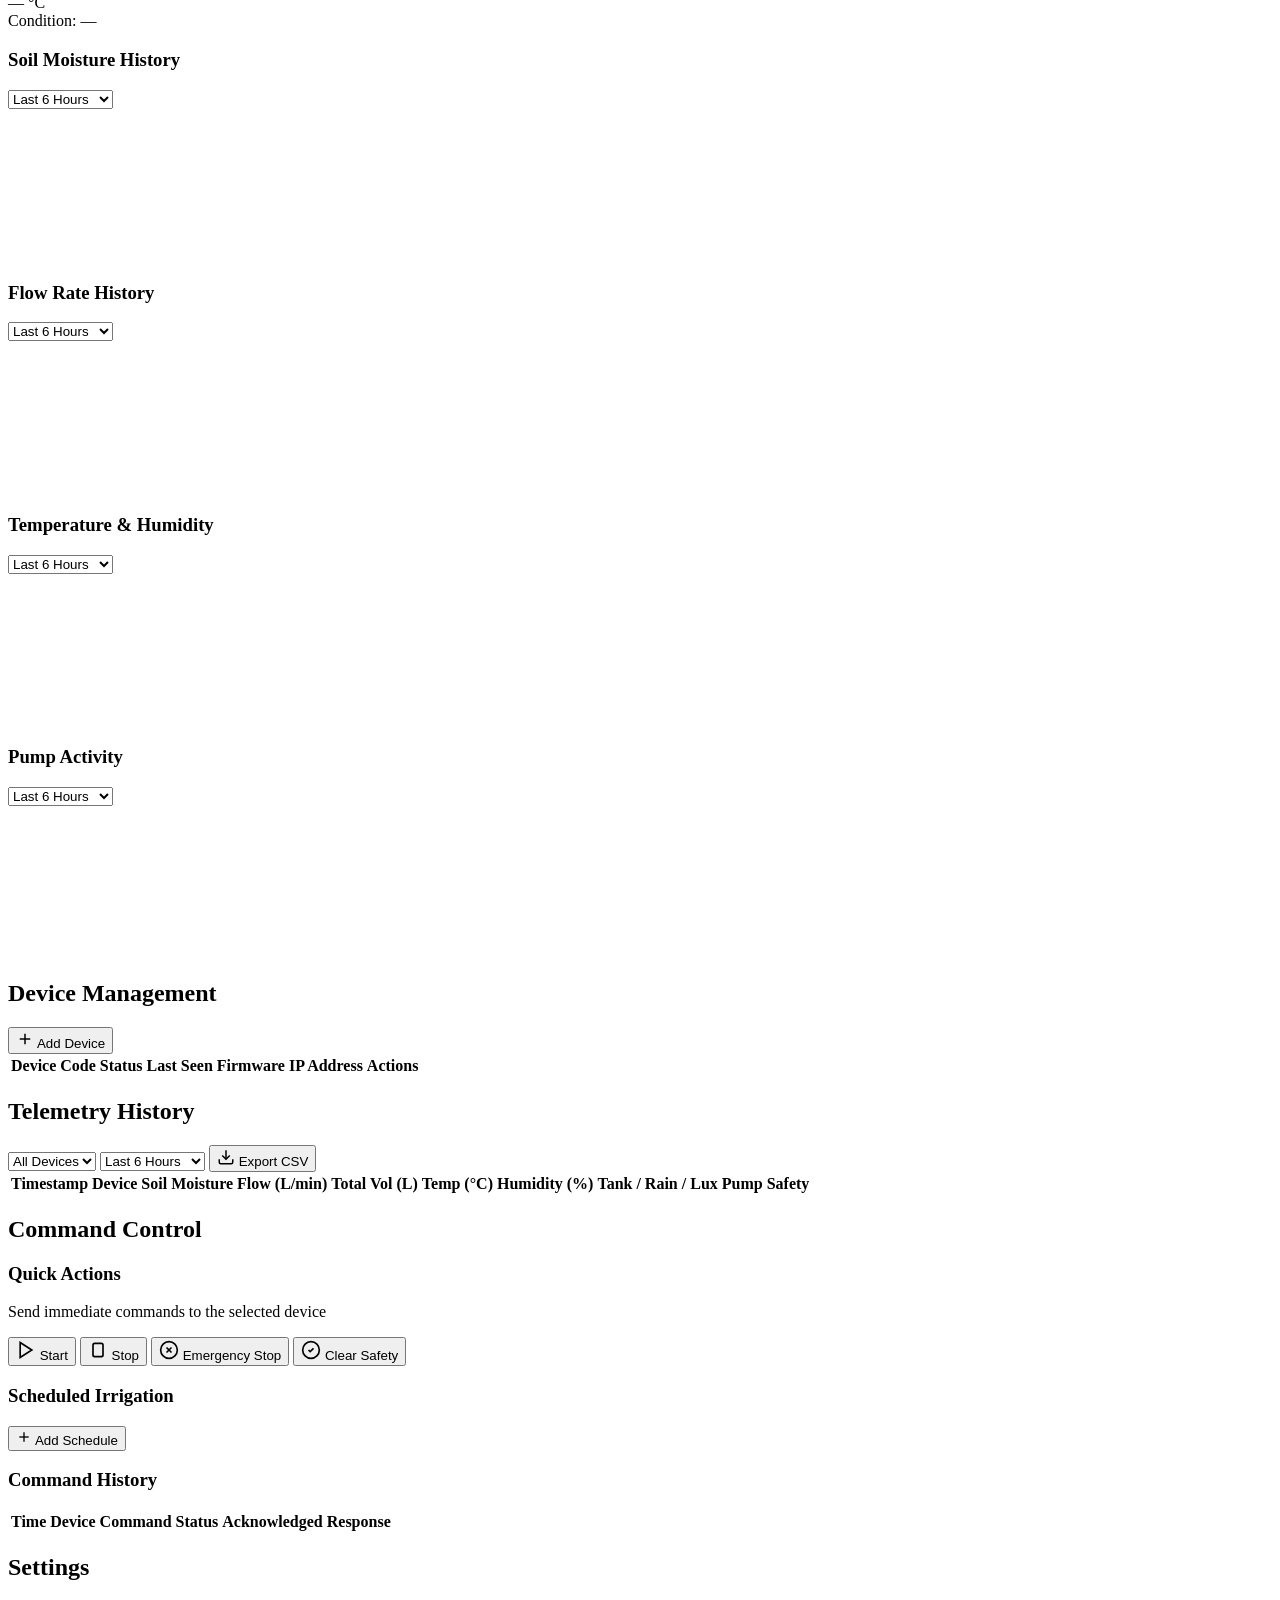
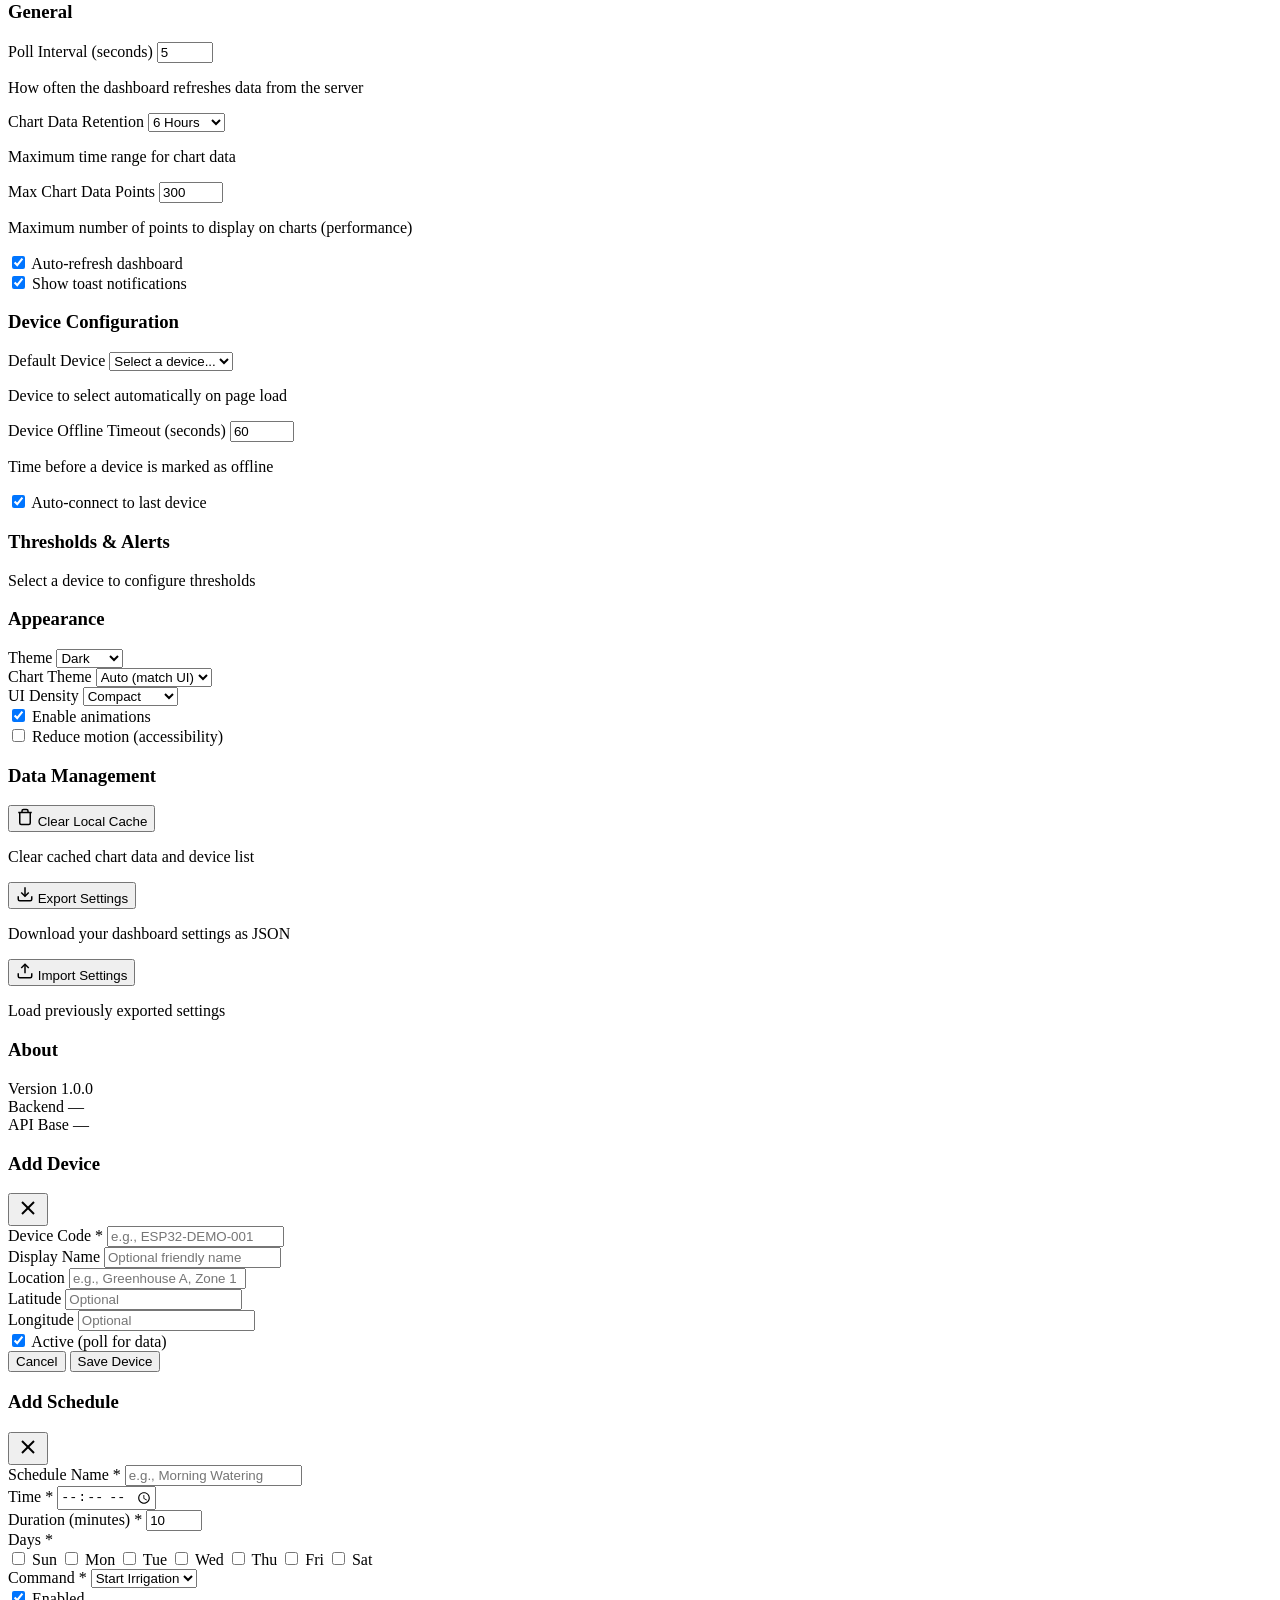
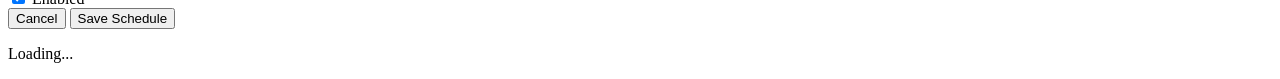
==== commit bcf299a7: "feat(flow): detect no-pulse fault and document calibration" ====
--- a/frontend/templates/index.html
+++ b/frontend/templates/index.html
@@ -192,6 +192,7 @@
                             </div>
                             <div class="card-value" id="flowValue">— L/min</div>
                             <div class="card-meta" id="flowMeta">Total volume: <span id="totalVolume">—</span> L</div>
+                            <div class="flow-fault hidden" id="flowFaultBadge">No flow while pump on</div>
                         </div>
 
                         <div class="card status-card" id="card-env">
